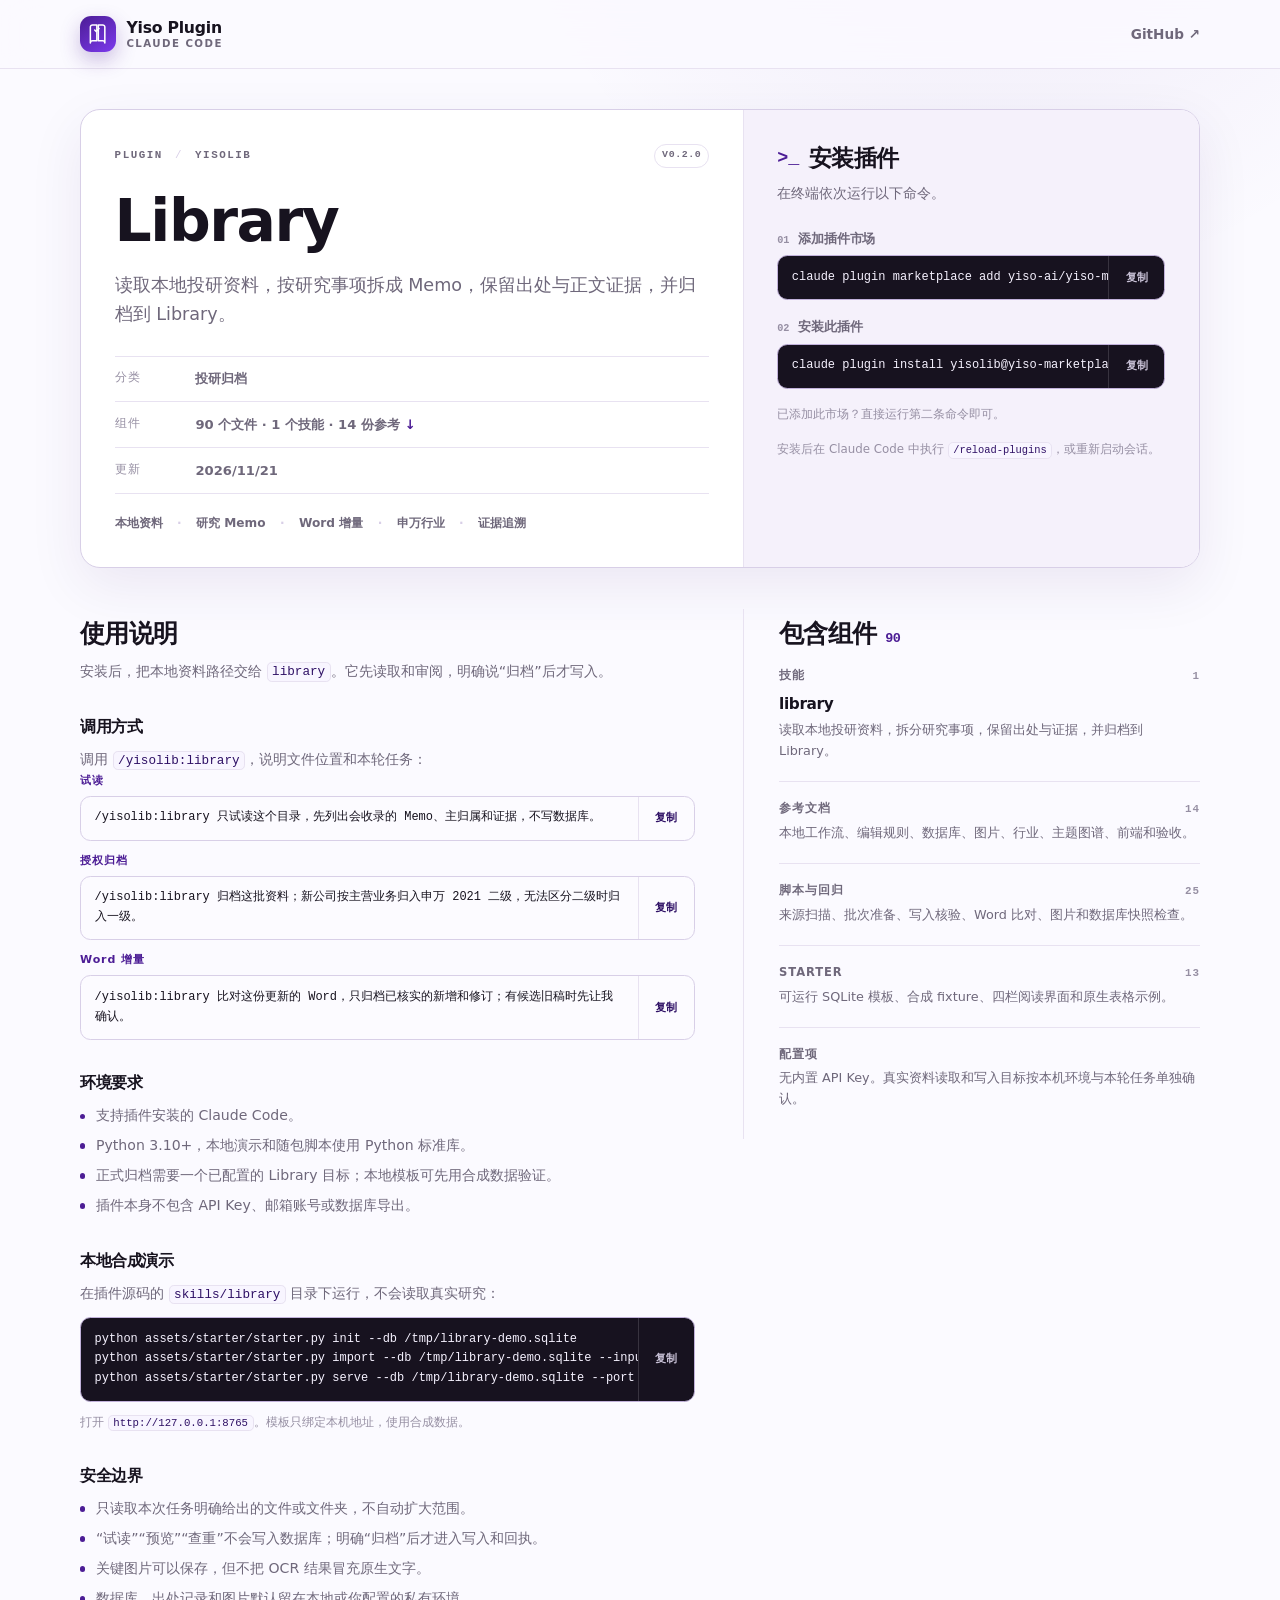
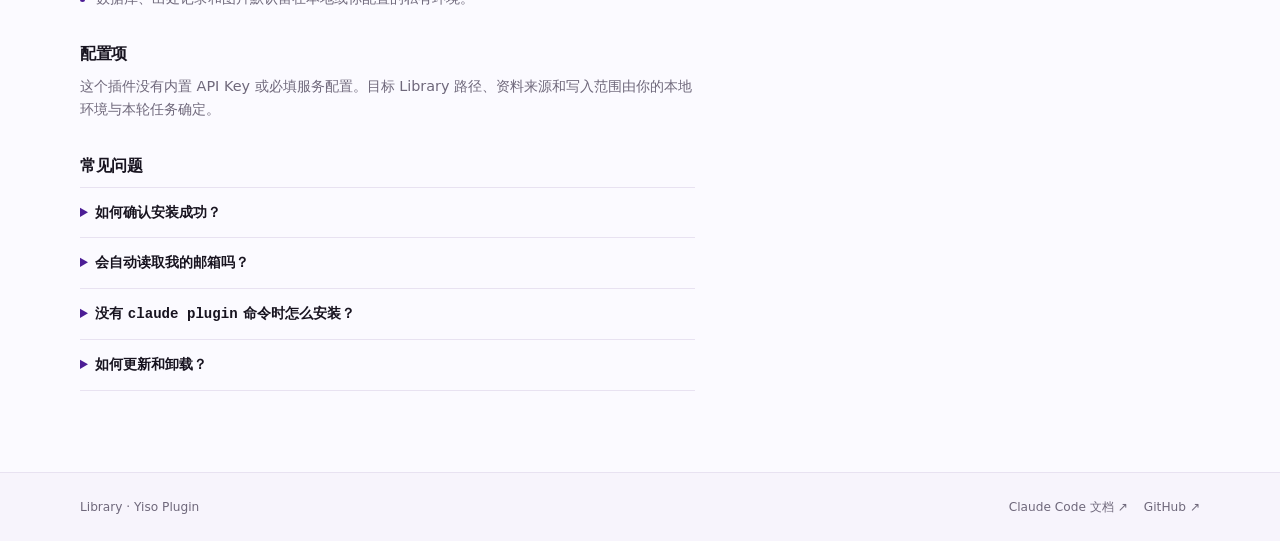
==== docs/index.html @ c587ec22 "Add yisolib Claude Code plugin and marketplace" ====
<!doctype html>
<html lang="zh-CN">
  <head>
    <meta charset="UTF-8" />
    <meta name="viewport" content="width=device-width, initial-scale=1.0" />
    <meta
      name="description"
      content="Library 是一个 Claude Code 插件：读取本地投研资料，拆分研究事项，保留出处与证据，并归档到 Library。"
    />
    <title>Library · Claude Code 插件安装</title>
    <link rel="stylesheet" href="./style.css" />
  </head>
  <body>
    <a class="skip-link" href="#main">跳到主要内容</a>

    <header class="site-header">
      <div class="container header-inner">
        <a class="brand" href="./" aria-label="Yiso Plugin 首页">
          <span class="brand-mark" aria-hidden="true">
            <svg viewBox="0 0 24 24" fill="none">
              <path d="M4.5 5.25A2.25 2.25 0 0 1 6.75 3h4.5v16.5h-4.5a2.25 2.25 0 0 0-2.25 2.25V5.25Z" stroke="currentColor" stroke-width="1.6" stroke-linejoin="round" />
              <path d="M19.5 5.25A2.25 2.25 0 0 0 17.25 3h-4.5v16.5h4.5a2.25 2.25 0 0 1 2.25 2.25V5.25Z" stroke="currentColor" stroke-width="1.6" stroke-linejoin="round" />
              <path d="m9 8.25 1.5 1.5 3-3" stroke="currentColor" stroke-width="1.5" stroke-linecap="round" stroke-linejoin="round" />
            </svg>
          </span>
          <span class="brand-text">
            <strong>Yiso Plugin</strong>
            <small>Claude Code</small>
          </span>
        </a>
        <nav aria-label="站点导航">
          <a class="header-link" data-repo-link href="https://github.com/yiso-ai/yiso-marketplace" target="_blank" rel="noopener noreferrer">GitHub ↗</a>
        </nav>
      </div>
    </header>

    <main id="main" class="container plugin-page">
      <section class="plugin-hero" aria-label="插件概览与安装">
        <div class="plugin-identity">
          <p class="plugin-meta">
            <span>PLUGIN <b>/</b> YISOLIB</span>
            <span class="version">v0.2.0</span>
          </p>
          <h1>Library</h1>
          <p class="plugin-summary">
            读取本地投研资料，按研究事项拆成 Memo，保留出处与正文证据，并归档到 Library。
          </p>
          <dl class="plugin-spec">
            <div>
              <dt>分类</dt>
              <dd>投研归档</dd>
            </div>
            <div>
              <dt>组件</dt>
              <dd><a href="#components-heading">90 个文件 · 1 个技能 · 14 份参考 <span>↓</span></a></dd>
            </div>
            <div>
              <dt>更新</dt>
              <dd><time datetime="2026-11-21">2026/11/21</time></dd>
            </div>
          </dl>

          <ul class="keyword-list" aria-label="插件关键词">
            <li>本地资料</li>
            <li>研究 Memo</li>
            <li>Word 增量</li>
            <li>申万行业</li>
            <li>证据追溯</li>
          </ul>
        </div>

        <aside class="plugin-install" aria-labelledby="install-heading">
          <div class="section-title">
            <span class="terminal-icon" aria-hidden="true">&gt;_</span>
            <h2 id="install-heading">安装插件</h2>
          </div>
          <p class="install-note">在终端依次运行以下命令。</p>

          <ol class="install-steps">
            <li>
              <h3><span>01</span>添加插件市场</h3>
              <div class="command">
                <code data-command="install-market">claude plugin marketplace add yiso-ai/yiso-marketplace</code>
                <button type="button" class="copy-button" data-copy aria-label="复制添加插件市场命令">复制</button>
              </div>
            </li>
            <li>
              <h3><span>02</span>安装此插件</h3>
              <div class="command">
                <code data-command="install-plugin">claude plugin install yisolib@yiso-marketplace</code>
                <button type="button" class="copy-button" data-copy aria-label="复制安装插件命令">复制</button>
              </div>
            </li>
          </ol>

          <p class="install-hint">已添加此市场？直接运行第二条命令即可。</p>
          <p class="install-hint">安装后在 Claude Code 中执行 <code>/reload-plugins</code>，或重新启动会话。</p>
        </aside>
      </section>

      <div class="plugin-body">
        <div class="plugin-reading">
          <section class="doc-section" id="usage" aria-labelledby="readme-heading">
            <h2 id="readme-heading">使用说明</h2>
            <p class="readme-lead">
              安装后，把本地资料路径交给 <code>library</code>。它先读取和审阅，明确说“归档”后才写入。
            </p>

            <h3>调用方式</h3>
            <p>调用 <code>/yisolib:library</code>，说明文件位置和本轮任务：</p>

            <div class="example-block">
              <span>试读</span>
              <div class="command command-light">
                <code data-command="prompt-draft">/yisolib:library 只试读这个目录，先列出会收录的 Memo、主归属和证据，不写数据库。</code>
                <button type="button" class="copy-button" data-copy>复制</button>
              </div>
            </div>

            <div class="example-block">
              <span>授权归档</span>
              <div class="command command-light">
                <code data-command="prompt-archive">/yisolib:library 归档这批资料；新公司按主营业务归入申万 2021 二级，无法区分二级时归入一级。</code>
                <button type="button" class="copy-button" data-copy>复制</button>
              </div>
            </div>

            <div class="example-block">
              <span>Word 增量</span>
              <div class="command command-light">
                <code data-command="prompt-word">/yisolib:library 比对这份更新的 Word，只归档已核实的新增和修订；有候选旧稿时先让我确认。</code>
                <button type="button" class="copy-button" data-copy>复制</button>
              </div>
            </div>

            <h3>环境要求</h3>
            <ul class="plain-list">
              <li>支持插件安装的 Claude Code。</li>
              <li>Python 3.10+，本地演示和随包脚本使用 Python 标准库。</li>
              <li>正式归档需要一个已配置的 Library 目标；本地模板可先用合成数据验证。</li>
              <li>插件本身不包含 API Key、邮箱账号或数据库导出。</li>
            </ul>

            <h3>本地合成演示</h3>
            <p>在插件源码的 <code>skills/library</code> 目录下运行，不会读取真实研究：</p>
            <div class="command command-block">
              <code data-command="demo">python assets/starter/starter.py init --db /tmp/library-demo.sqlite
python assets/starter/starter.py import --db /tmp/library-demo.sqlite --input assets/starter/fixture.json
python assets/starter/starter.py serve --db /tmp/library-demo.sqlite --port 8765</code>
              <button type="button" class="copy-button" data-copy>复制</button>
            </div>
            <p class="small-note">打开 <code>http://127.0.0.1:8765</code>。模板只绑定本机地址，使用合成数据。</p>

            <h3>安全边界</h3>
            <ul class="plain-list">
              <li>只读取本次任务明确给出的文件或文件夹，不自动扩大范围。</li>
              <li>“试读”“预览”“查重”不会写入数据库；明确“归档”后才进入写入和回执。</li>
              <li>关键图片可以保存，但不把 OCR 结果冒充原生文字。</li>
              <li>数据库、出处记录和图片默认留在本地或你配置的私有环境。</li>
            </ul>

            <h3>配置项</h3>
            <p>这个插件没有内置 API Key 或必填服务配置。目标 Library 路径、资料来源和写入范围由你的本地环境与本轮任务确定。</p>

            <h3>常见问题</h3>
            <div class="faq-list">
              <details>
                <summary>如何确认安装成功？</summary>
                <p>启动 <code>claude</code>，输入 <code>/yisolib:library 试读我指定的目录</code>。能进入读取和审阅流程即表示加载成功。</p>
              </details>
              <details>
                <summary>会自动读取我的邮箱吗？</summary>
                <p>不会。Library 只处理你给出的本地路径。邮箱或云端来源需要由你的原生连接器单独读取，再作为明确输入交给 Library。</p>
              </details>
              <details>
                <summary>没有 <code>claude plugin</code> 命令时怎么安装？</summary>
                <p>可以下载仓库，只复制其中的 <code>skills/library</code>。此方式下直接调用 <code>/library</code>。</p>
                <div class="command command-light">
                  <code data-command="install-tarball">tmp="$(mktemp -d)"
curl -fsSL https://github.com/yiso-ai/yiso-marketplace/archive/refs/heads/main.tar.gz | tar -xz -C "$tmp" --strip-components=1
mkdir -p ~/.claude/skills
cp -R "$tmp/skills/library" ~/.claude/skills/</code>
                  <button type="button" class="copy-button" data-copy>复制</button>
                </div>
              </details>
              <details>
                <summary>如何更新和卸载？</summary>
                <div class="command command-light">
                  <code data-command="update">claude plugin marketplace update
claude plugin update yisolib</code>
                  <button type="button" class="copy-button" data-copy>复制</button>
                </div>
                <div class="command command-light">
                  <code data-command="uninstall">claude plugin uninstall yisolib</code>
                  <button type="button" class="copy-button" data-copy>复制</button>
                </div>
              </details>
            </div>
          </section>
        </div>

        <aside class="plugin-components" aria-labelledby="components-heading">
          <h2 id="components-heading">包含组件 <span>90</span></h2>

          <section class="component-group">
            <h3>技能 <span>1</span></h3>
            <article class="component-item">
              <h4>library</h4>
              <p>读取本地投研资料，拆分研究事项，保留出处与证据，并归档到 Library。</p>
            </article>
          </section>

          <section class="component-group">
            <h3>参考文档 <span>14</span></h3>
            <p>本地工作流、编辑规则、数据库、图片、行业、主题图谱、前端和验收。</p>
          </section>

          <section class="component-group">
            <h3>脚本与回归 <span>25</span></h3>
            <p>来源扫描、批次准备、写入核验、Word 比对、图片和数据库快照检查。</p>
          </section>

          <section class="component-group">
            <h3>Starter <span>13</span></h3>
            <p>可运行 SQLite 模板、合成 fixture、四栏阅读界面和原生表格示例。</p>
          </section>

          <section class="component-group">
            <h3>配置项</h3>
            <p>无内置 API Key。真实资料读取和写入目标按本机环境与本轮任务单独确认。</p>
          </section>
        </aside>
      </div>
    </main>

    <footer class="site-footer">
      <div class="container footer-inner">
        <span>Library · Yiso Plugin</span>
        <div class="footer-links">
          <a href="https://code.claude.com/docs/en/quickstart" target="_blank" rel="noopener noreferrer">Claude Code 文档 ↗</a>
          <a data-repo-link href="https://github.com/yiso-ai/yiso-marketplace" target="_blank" rel="noopener noreferrer">GitHub ↗</a>
        </div>
      </div>
    </footer>

    <div id="toast" class="toast" role="status" aria-live="polite" aria-atomic="true"></div>
    <script src="./app.js" defer></script>
  </body>
</html>
---- docs/style.css ----
:root {
  color-scheme: light dark;
  --bg: #fbfaff;
  --bg-soft: #f5f1fb;
  --surface: #ffffff;
  --surface-raised: #fcfbff;
  --text: #17131f;
  --muted: #6f687b;
  --dim: #968fa3;
  --line: #e8e2f1;
  --line-strong: #d8cfe7;
  --accent: #4c1d95;
  --accent-strong: #2e1065;
  --accent-bright: #7c3aed;
  --accent-soft: #f0e9ff;
  --accent-faint: #f8f5ff;
  --code-bg: #17121f;
  --code-text: #f6f2ff;
  --shadow: 0 18px 54px rgba(46, 16, 101, 0.08);
  --shadow-soft: 0 10px 30px rgba(46, 16, 101, 0.05);
  --radius-lg: 20px;
  --radius-md: 14px;
  --radius-sm: 10px;
  --container: 1120px;
  --mono: ui-monospace, SFMono-Regular, Menlo, Monaco, Consolas, "Liberation Mono", monospace;
}

@media (prefers-color-scheme: dark) {
  :root {
    --bg: #0c0a10;
    --bg-soft: #141119;
    --surface: #17141d;
    --surface-raised: #1c1823;
    --text: #f5f2f8;
    --muted: #aaa3b6;
    --dim: #7d7588;
    --line: #2d2736;
    --line-strong: #41384d;
    --accent: #a78bfa;
    --accent-strong: #ded2ff;
    --accent-bright: #c4b5fd;
    --accent-soft: #2b2240;
    --accent-faint: #201a2c;
    --code-bg: #110e16;
    --code-text: #f6f2ff;
    --shadow: 0 18px 54px rgba(0, 0, 0, 0.35);
    --shadow-soft: 0 10px 30px rgba(0, 0, 0, 0.2);
  }
}

* {
  box-sizing: border-box;
}

html {
  scroll-behavior: smooth;
}

body {
  margin: 0;
  background:
    radial-gradient(circle at 78% -10%, color-mix(in srgb, var(--accent) 8%, transparent), transparent 32rem),
    var(--bg);
  color: var(--text);
  font-family: ui-sans-serif, system-ui, -apple-system, BlinkMacSystemFont, "Segoe UI", "PingFang SC", "Microsoft YaHei", sans-serif;
  line-height: 1.65;
  -webkit-font-smoothing: antialiased;
}

a {
  color: var(--accent-strong);
  text-decoration-thickness: 1px;
  text-underline-offset: 0.18em;
}

code,
pre {
  font-family: var(--mono);
}

.container {
  width: min(calc(100% - 2rem), var(--container));
  margin-inline: auto;
}

.skip-link {
  position: absolute;
  top: -4rem;
  left: 1rem;
  z-index: 50;
  padding: 0.6rem 0.9rem;
  border-radius: 0.5rem;
  background: var(--text);
  color: var(--bg);
}

.skip-link:focus {
  top: 1rem;
}

.site-header {
  position: sticky;
  top: 0;
  z-index: 20;
  border-bottom: 1px solid var(--line);
  background: color-mix(in srgb, var(--bg) 86%, transparent);
  backdrop-filter: blur(18px);
}

.header-inner {
  display: flex;
  align-items: center;
  justify-content: space-between;
  min-height: 4.25rem;
  gap: 1rem;
}

.brand {
  display: inline-flex;
  align-items: center;
  gap: 0.65rem;
  color: var(--text);
  text-decoration: none;
}

.brand-mark {
  display: grid;
  width: 2.25rem;
  height: 2.25rem;
  place-items: center;
  border-radius: 0.7rem;
  background: linear-gradient(145deg, var(--accent), var(--accent-bright));
  color: #fff;
  box-shadow: 0 8px 20px color-mix(in srgb, var(--accent) 28%, transparent);
}

.brand-mark svg {
  width: 1.45rem;
  height: 1.45rem;
}

.brand-text {
  display: grid;
  line-height: 1.12;
}

.brand-text strong {
  font-size: 0.98rem;
  letter-spacing: -0.015em;
}

.brand-text small {
  margin-top: 0.12rem;
  color: var(--muted);
  font-size: 0.64rem;
  font-weight: 700;
  letter-spacing: 0.14em;
  text-transform: uppercase;
}

.header-link {
  color: var(--muted);
  font-size: 0.85rem;
  font-weight: 650;
  text-decoration: none;
}

.header-link:hover {
  color: var(--accent);
}

.plugin-page {
  padding-block: 2.5rem 4.5rem;
}

.plugin-hero {
  display: grid;
  grid-template-columns: minmax(0, 1.45fr) minmax(22rem, 1fr);
  overflow: hidden;
  border: 1px solid var(--line-strong);
  border-radius: var(--radius-lg);
  background: var(--surface);
  box-shadow: var(--shadow);
}

.plugin-identity {
  min-width: 0;
  padding: 2.1rem;
}

.plugin-meta {
  display: flex;
  align-items: center;
  justify-content: space-between;
  gap: 1rem;
  margin: 0 0 1.15rem;
  color: var(--muted);
  font-family: var(--mono);
  font-size: 0.68rem;
  font-weight: 750;
  letter-spacing: 0.14em;
  text-transform: uppercase;
}

.plugin-meta b {
  margin-inline: 0.25rem;
  color: var(--line-strong);
  font-weight: 400;
}

.version {
  padding: 0.18rem 0.42rem;
  border: 1px solid var(--line);
  border-radius: 999px;
  color: var(--muted);
  font-size: 0.62rem;
  letter-spacing: 0.06em;
}

h1,
h2,
h3,
h4 {
  margin: 0;
  line-height: 1.2;
  letter-spacing: -0.025em;
}

h1 {
  font-size: clamp(2.35rem, 4.8vw, 3.65rem);
  font-weight: 830;
}

.plugin-summary {
  max-width: 42rem;
  margin: 0.95rem 0 0;
  color: var(--muted);
  font-size: clamp(0.98rem, 1.5vw, 1.1rem);
}

.plugin-spec {
  margin: 1.65rem 0 0;
  border-top: 1px solid var(--line);
}

.plugin-spec > div {
  display: grid;
  grid-template-columns: 4.25rem minmax(0, 1fr);
  gap: 0.8rem;
  padding: 0.72rem 0;
  border-bottom: 1px solid var(--line);
}

.plugin-spec dt {
  color: var(--dim);
  font-size: 0.72rem;
  letter-spacing: 0.08em;
}

.plugin-spec dd {
  margin: 0;
  color: var(--muted);
  font-size: 0.82rem;
  font-weight: 600;
}

.plugin-spec a {
  color: inherit;
  text-decoration: none;
}

.plugin-spec a:hover {
  color: var(--accent);
}

.plugin-spec a span {
  color: var(--accent);
}

.keyword-list {
  display: flex;
  flex-wrap: wrap;
  gap: 0.35rem 0.9rem;
  margin: 1.2rem 0 0;
  padding: 0;
  list-style: none;
}

.keyword-list li {
  color: var(--muted);
  font-size: 0.76rem;
  font-weight: 620;
}

.keyword-list li + li::before {
  margin-right: 0.9rem;
  color: var(--line-strong);
  content: "·";
}

.plugin-install {
  min-width: 0;
  padding: 2.1rem;
  border-left: 1px solid var(--line);
  background: var(--bg-soft);
}

.section-title {
  display: flex;
  align-items: center;
  gap: 0.6rem;
}

.section-title h2 {
  font-size: 1.42rem;
}

.terminal-icon {
  color: var(--accent);
  font-family: var(--mono);
  font-size: 1.15rem;
  font-weight: 800;
}

.install-note {
  margin: 0.5rem 0 0;
  color: var(--muted);
  font-size: 0.85rem;
}

.install-steps {
  display: grid;
  gap: 1.2rem;
  margin: 1.65rem 0 0;
  padding: 0;
  list-style: none;
}

.install-steps h3 {
  display: flex;
  align-items: baseline;
  gap: 0.55rem;
  margin-bottom: 0.55rem;
  color: var(--muted);
  font-size: 0.82rem;
  font-weight: 650;
  letter-spacing: -0.01em;
}

.install-steps h3 span {
  color: var(--dim);
  font-family: var(--mono);
  font-size: 0.64rem;
  font-weight: 800;
}

.command {
  display: grid;
  grid-template-columns: minmax(0, 1fr) auto;
  overflow: hidden;
  border: 1px solid color-mix(in srgb, var(--accent) 25%, var(--line));
  border-radius: 0.65rem;
  background: var(--code-bg);
}

.command code {
  min-width: 0;
  padding: 0.72rem 0.85rem;
  overflow-x: auto;
  color: var(--code-text);
  font-size: 0.75rem;
  line-height: 1.65;
  white-space: pre;
  scrollbar-width: thin;
}

.command-light {
  border-color: var(--line-strong);
  background: var(--surface-raised);
}

.command-light code {
  color: var(--text);
}

.copy-button {
  min-width: 3.5rem;
  padding: 0 0.62rem;
  border: 0;
  border-left: 1px solid rgba(255, 255, 255, 0.14);
  background: transparent;
  color: #c9c2d7;
  font: inherit;
  font-size: 0.67rem;
  font-weight: 700;
  cursor: pointer;
}

.copy-button:hover {
  background: rgba(255, 255, 255, 0.08);
  color: #fff;
}

.command-light .copy-button {
  border-left-color: var(--line);
  color: var(--accent-strong);
}

.command-light .copy-button:hover {
  background: var(--accent-soft);
}

.install-hint {
  margin: 1rem 0 0;
  color: var(--dim);
  font-size: 0.74rem;
}

.install-hint code,
.readme-lead code,
.doc-section p code,
.plain-list code,
.small-note code {
  padding: 0.08rem 0.28rem;
  border: 1px solid var(--line);
  border-radius: 0.3rem;
  background: var(--accent-faint);
  color: var(--accent-strong);
  font-size: 0.88em;
}

.plugin-body {
  display: grid;
  grid-template-columns: minmax(0, 1.45fr) minmax(22rem, 1fr);
  align-items: start;
  margin-top: 2.6rem;
}

.plugin-reading {
  min-width: 0;
  padding: 0.6rem 3rem 0.6rem 0;
}

.doc-section h2,
.plugin-components > h2 {
  font-size: 1.58rem;
}

.readme-lead {
  max-width: 43rem;
  margin: 0.55rem 0 0;
  color: var(--muted);
}

.doc-section h3 {
  margin: 2.1rem 0 0.7rem;
  font-size: 1.03rem;
}

.doc-section > p {
  max-width: 46rem;
  margin: 0.65rem 0 0;
  color: var(--muted);
  font-size: 0.9rem;
}

.example-block + .example-block {
  margin-top: 0.7rem;
}

.example-block > span {
  display: block;
  margin-bottom: 0.35rem;
  color: var(--accent);
  font-size: 0.69rem;
  font-weight: 800;
  letter-spacing: 0.08em;
}

.example-block .command code {
  white-space: pre-wrap;
  overflow-wrap: anywhere;
}

.command-block {
  margin-top: 0.7rem;
}

.command-block code {
  white-space: pre;
}

.small-note {
  margin-top: 0.65rem !important;
  color: var(--dim) !important;
  font-size: 0.76rem !important;
}

.plain-list {
  display: grid;
  gap: 0.42rem;
  max-width: 46rem;
  margin: 0;
  padding: 0;
  list-style: none;
}

.plain-list li {
  position: relative;
  padding-left: 1rem;
  color: var(--muted);
  font-size: 0.88rem;
}

.plain-list li::before {
  position: absolute;
  left: 0;
  top: 0.65em;
  width: 0.34rem;
  height: 0.34rem;
  border-radius: 50%;
  background: var(--accent);
  content: "";
}

.faq-list {
  border-top: 1px solid var(--line);
}

.faq-list details {
  border-bottom: 1px solid var(--line);
}

.faq-list summary {
  padding: 0.82rem 0;
  color: var(--text);
  font-size: 0.88rem;
  font-weight: 650;
  cursor: pointer;
}

.faq-list summary::marker {
  color: var(--accent);
}

.faq-list details > p {
  max-width: 46rem;
  margin: 0 0 0.8rem;
  color: var(--muted);
  font-size: 0.86rem;
}

.faq-list details > .command {
  max-width: 46rem;
  margin-bottom: 0.75rem;
}

.plugin-components {
  min-width: 0;
  padding: 0.6rem 0 0.6rem 2.2rem;
  border-left: 1px solid var(--line);
}

.plugin-components > h2 {
  display: flex;
  align-items: baseline;
  gap: 0.55rem;
}

.plugin-components > h2 span {
  color: var(--accent);
  font-family: var(--mono);
  font-size: 0.84rem;
  font-weight: 800;
}

.component-group {
  padding: 1.25rem 0;
  border-bottom: 1px solid var(--line);
}

.component-group:last-child {
  border-bottom: 0;
}

.component-group h3 {
  display: flex;
  align-items: baseline;
  justify-content: space-between;
  gap: 0.8rem;
  color: var(--muted);
  font-size: 0.72rem;
  font-weight: 800;
  letter-spacing: 0.08em;
  text-transform: uppercase;
}

.component-group h3 span {
  color: var(--dim);
  font-family: var(--mono);
  font-size: 0.68rem;
}

.component-item {
  margin-top: 0.75rem;
}

.component-item h4 {
  font-size: 0.96rem;
}

.component-item p,
.component-group > p {
  margin: 0.35rem 0 0;
  color: var(--muted);
  font-size: 0.8rem;
}

.site-footer {
  border-top: 1px solid var(--line);
  background: color-mix(in srgb, var(--bg-soft) 60%, transparent);
  padding-block: 1.5rem;
  color: var(--muted);
  font-size: 0.76rem;
}

.footer-inner {
  display: flex;
  align-items: center;
  justify-content: space-between;
  gap: 1rem;
}

.footer-links {
  display: flex;
  flex-wrap: wrap;
  gap: 1rem;
}

.footer-links a {
  color: var(--muted);
  text-decoration: none;
}

.footer-links a:hover {
  color: var(--accent);
}

.toast {
  position: fixed;
  right: 1rem;
  bottom: 1rem;
  z-index: 60;
  max-width: min(22rem, calc(100% - 2rem));
  padding: 0.62rem 0.85rem;
  border: 1px solid color-mix(in srgb, var(--accent) 30%, var(--line));
  border-radius: 0.6rem;
  background: var(--text);
  color: var(--bg);
  font-size: 0.78rem;
  font-weight: 650;
  opacity: 0;
  pointer-events: none;
  transform: translateY(0.45rem);
  transition: opacity 160ms ease, transform 160ms ease;
}

.toast.is-visible {
  opacity: 1;
  transform: translateY(0);
}

button:focus-visible,
a:focus-visible,
summary:focus-visible {
  outline: 3px solid color-mix(in srgb, var(--accent) 50%, transparent);
  outline-offset: 3px;
}

@media (max-width: 900px) {
  .plugin-hero,
  .plugin-body {
    grid-template-columns: 1fr;
  }

  .plugin-install {
    border-top: 1px solid var(--line);
    border-left: 0;
  }

  .plugin-reading {
    padding-right: 0;
  }

  .plugin-components {
    margin-top: 2rem;
    padding-left: 0;
    border-top: 1px solid var(--line);
    border-left: 0;
  }
}

@media (max-width: 620px) {
  .plugin-page {
    padding-block: 1.2rem 3.2rem;
  }

  .plugin-identity,
  .plugin-install {
    padding: 1.25rem;
  }

  .plugin-meta {
    align-items: flex-start;
  }

  .plugin-summary {
    font-size: 0.95rem;
  }

  .plugin-spec > div {
    grid-template-columns: 3.8rem minmax(0, 1fr);
  }

  .command code {
    font-size: 0.7rem;
  }

  .plugin-reading {
    padding-top: 0;
  }

  .plugin-components {
    padding-top: 1.4rem;
  }

  .footer-inner {
    align-items: flex-start;
    flex-direction: column;
  }
}

@media (prefers-reduced-motion: reduce) {
  html {
    scroll-behavior: auto;
  }

  *,
  *::before,
  *::after {
    transition-duration: 0.01ms !important;
  }
}
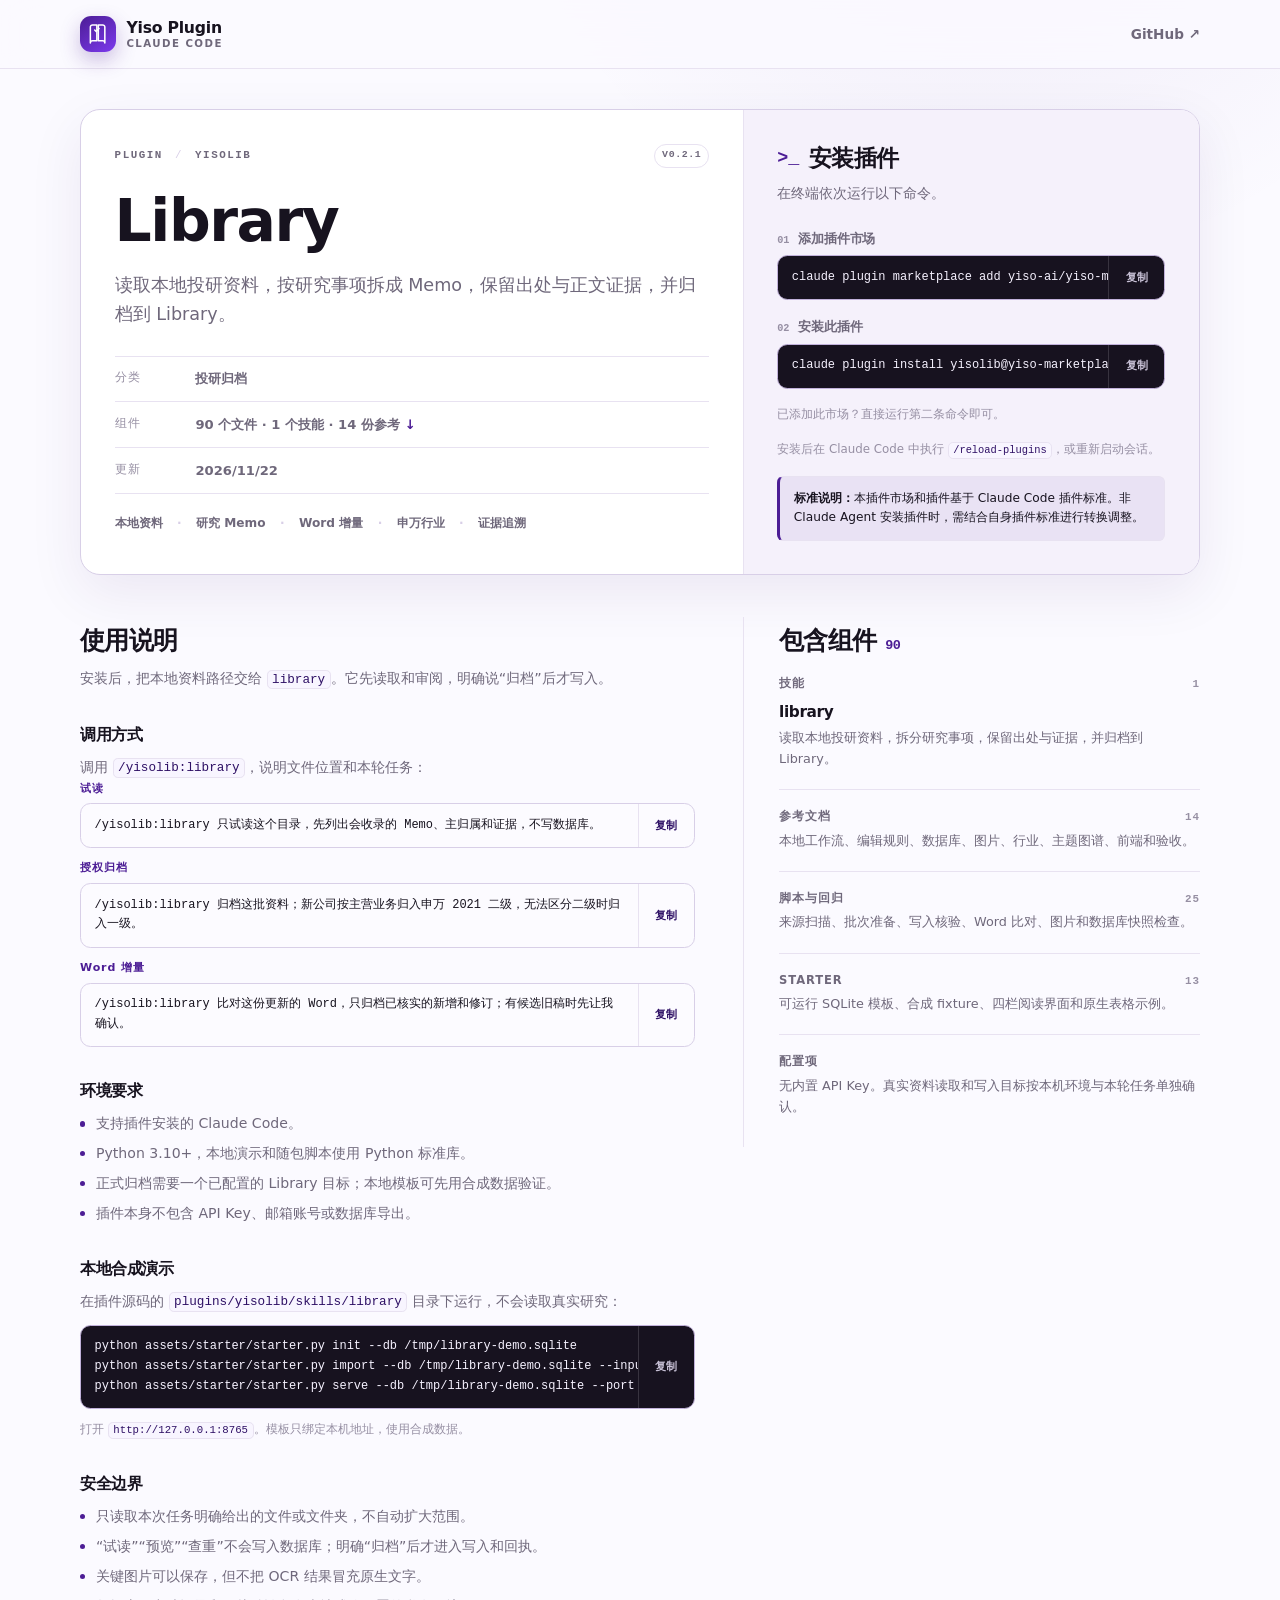
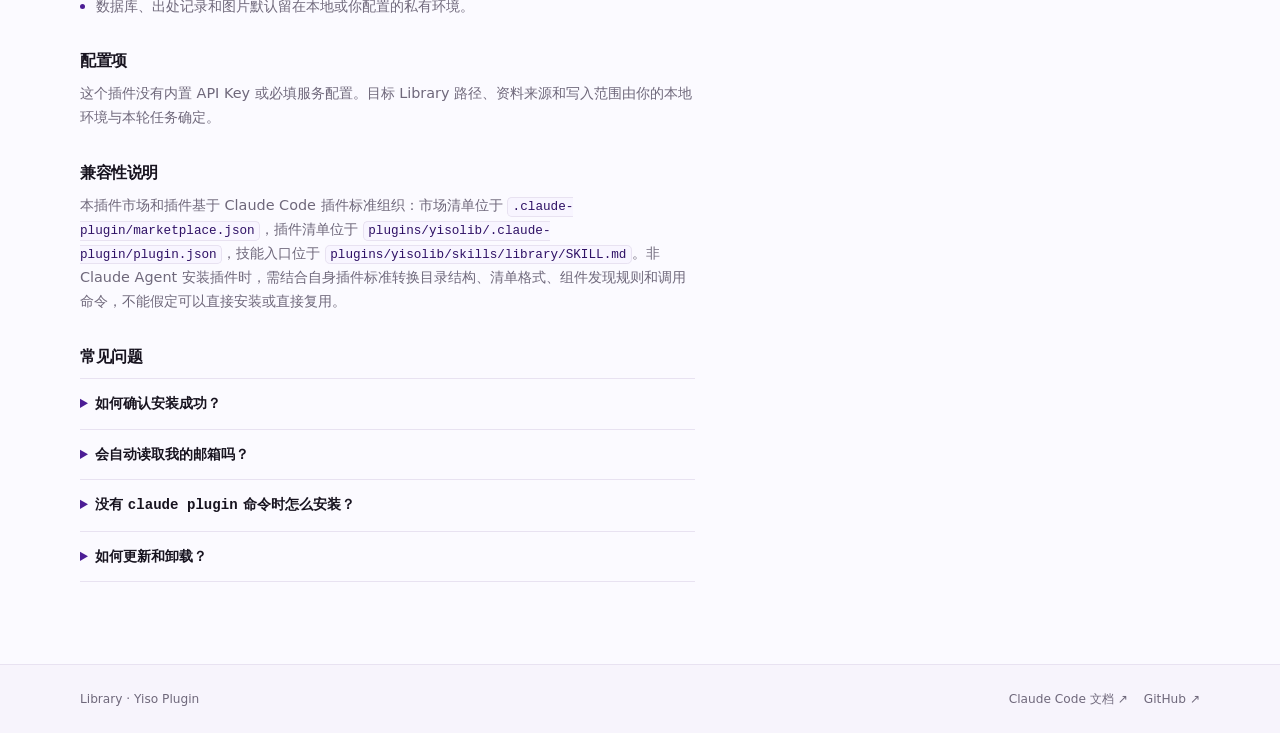
==== commit ebb969fd: "refactor: adopt Claude plugin marketplace layout Move yisolib under plugins/, point the marketplace " ====
--- a/docs/index.html
+++ b/docs/index.html
@@ -5,9 +5,14 @@
     <meta name="viewport" content="width=device-width, initial-scale=1.0" />
     <meta
       name="description"
-      content="Library 是一个 Claude Code 插件：读取本地投研资料，拆分研究事项，保留出处与证据，并归档到 Library。"
+      content="Library 是一个按 Claude Code 插件标准打包的插件：读取本地投研资料，拆分研究事项，保留出处与证据，并归档到 Library。非 Claude Agent 安装时需按自身插件标准转换调整。"
+    />
+    <meta
+      name="plugin-standard"
+      content="Claude Code plugin standard; non-Claude agents must adapt directory layout, manifests, and invocation"
     />
     <title>Library · Claude Code 插件安装</title>
+    <link rel="canonical" href="https://yiso.asia/" />
     <link rel="stylesheet" href="./style.css" />
   </head>
   <body>
@@ -39,7 +44,7 @@
         <div class="plugin-identity">
           <p class="plugin-meta">
             <span>PLUGIN <b>/</b> YISOLIB</span>
-            <span class="version">v0.2.0</span>
+            <span class="version">v0.2.1</span>
           </p>
           <h1>Library</h1>
           <p class="plugin-summary">
@@ -56,7 +61,7 @@
             </div>
             <div>
               <dt>更新</dt>
-              <dd><time datetime="2026-11-21">2026/11/21</time></dd>
+              <dd><time datetime="2026-11-22">2026/11/22</time></dd>
             </div>
           </dl>
 
@@ -95,6 +100,7 @@
 
           <p class="install-hint">已添加此市场？直接运行第二条命令即可。</p>
           <p class="install-hint">安装后在 Claude Code 中执行 <code>/reload-plugins</code>，或重新启动会话。</p>
+          <p class="install-note compat-note"><strong>标准说明：</strong>本插件市场和插件基于 Claude Code 插件标准。非 Claude Agent 安装插件时，需结合自身插件标准进行转换调整。</p>
         </aside>
       </section>
 
@@ -142,7 +148,7 @@
             </ul>
 
             <h3>本地合成演示</h3>
-            <p>在插件源码的 <code>skills/library</code> 目录下运行，不会读取真实研究：</p>
+            <p>在插件源码的 <code>plugins/yisolib/skills/library</code> 目录下运行，不会读取真实研究：</p>
             <div class="command command-block">
               <code data-command="demo">python assets/starter/starter.py init --db /tmp/library-demo.sqlite
 python assets/starter/starter.py import --db /tmp/library-demo.sqlite --input assets/starter/fixture.json
@@ -162,6 +168,9 @@
             <h3>配置项</h3>
             <p>这个插件没有内置 API Key 或必填服务配置。目标 Library 路径、资料来源和写入范围由你的本地环境与本轮任务确定。</p>
 
+            <h3>兼容性说明</h3>
+            <p>本插件市场和插件基于 Claude Code 插件标准组织：市场清单位于 <code>.claude-plugin/marketplace.json</code>，插件清单位于 <code>plugins/yisolib/.claude-plugin/plugin.json</code>，技能入口位于 <code>plugins/yisolib/skills/library/SKILL.md</code>。非 Claude Agent 安装插件时，需结合自身插件标准转换目录结构、清单格式、组件发现规则和调用命令，不能假定可以直接安装或直接复用。</p>
+
             <h3>常见问题</h3>
             <div class="faq-list">
               <details>
@@ -174,12 +183,12 @@
               </details>
               <details>
                 <summary>没有 <code>claude plugin</code> 命令时怎么安装？</summary>
-                <p>可以下载仓库，只复制其中的 <code>skills/library</code>。此方式下直接调用 <code>/library</code>。</p>
+                <p>可以下载仓库，只复制其中的 <code>plugins/yisolib/skills/library</code>。此方式下直接调用 <code>/library</code>。</p>
                 <div class="command command-light">
                   <code data-command="install-tarball">tmp="$(mktemp -d)"
 curl -fsSL https://github.com/yiso-ai/yiso-marketplace/archive/refs/heads/main.tar.gz | tar -xz -C "$tmp" --strip-components=1
 mkdir -p ~/.claude/skills
-cp -R "$tmp/skills/library" ~/.claude/skills/</code>
+cp -R "$tmp/plugins/yisolib/skills/library" ~/.claude/skills/</code>
                   <button type="button" class="copy-button" data-copy>复制</button>
                 </div>
               </details>
--- a/docs/style.css
+++ b/docs/style.css
@@ -328,6 +328,18 @@
   font-size: 0.85rem;
 }
 
+.compat-note {
+  margin-top: 1rem;
+  padding: 0.75rem 0.85rem;
+  border: 1px solid var(--line);
+  border-left: 3px solid var(--accent);
+  border-radius: 0.4rem;
+  background: color-mix(in srgb, var(--accent) 7%, transparent);
+  color: var(--text);
+  font-size: 0.76rem;
+  line-height: 1.6;
+}
+
 .install-steps {
   display: grid;
   gap: 1.2rem;
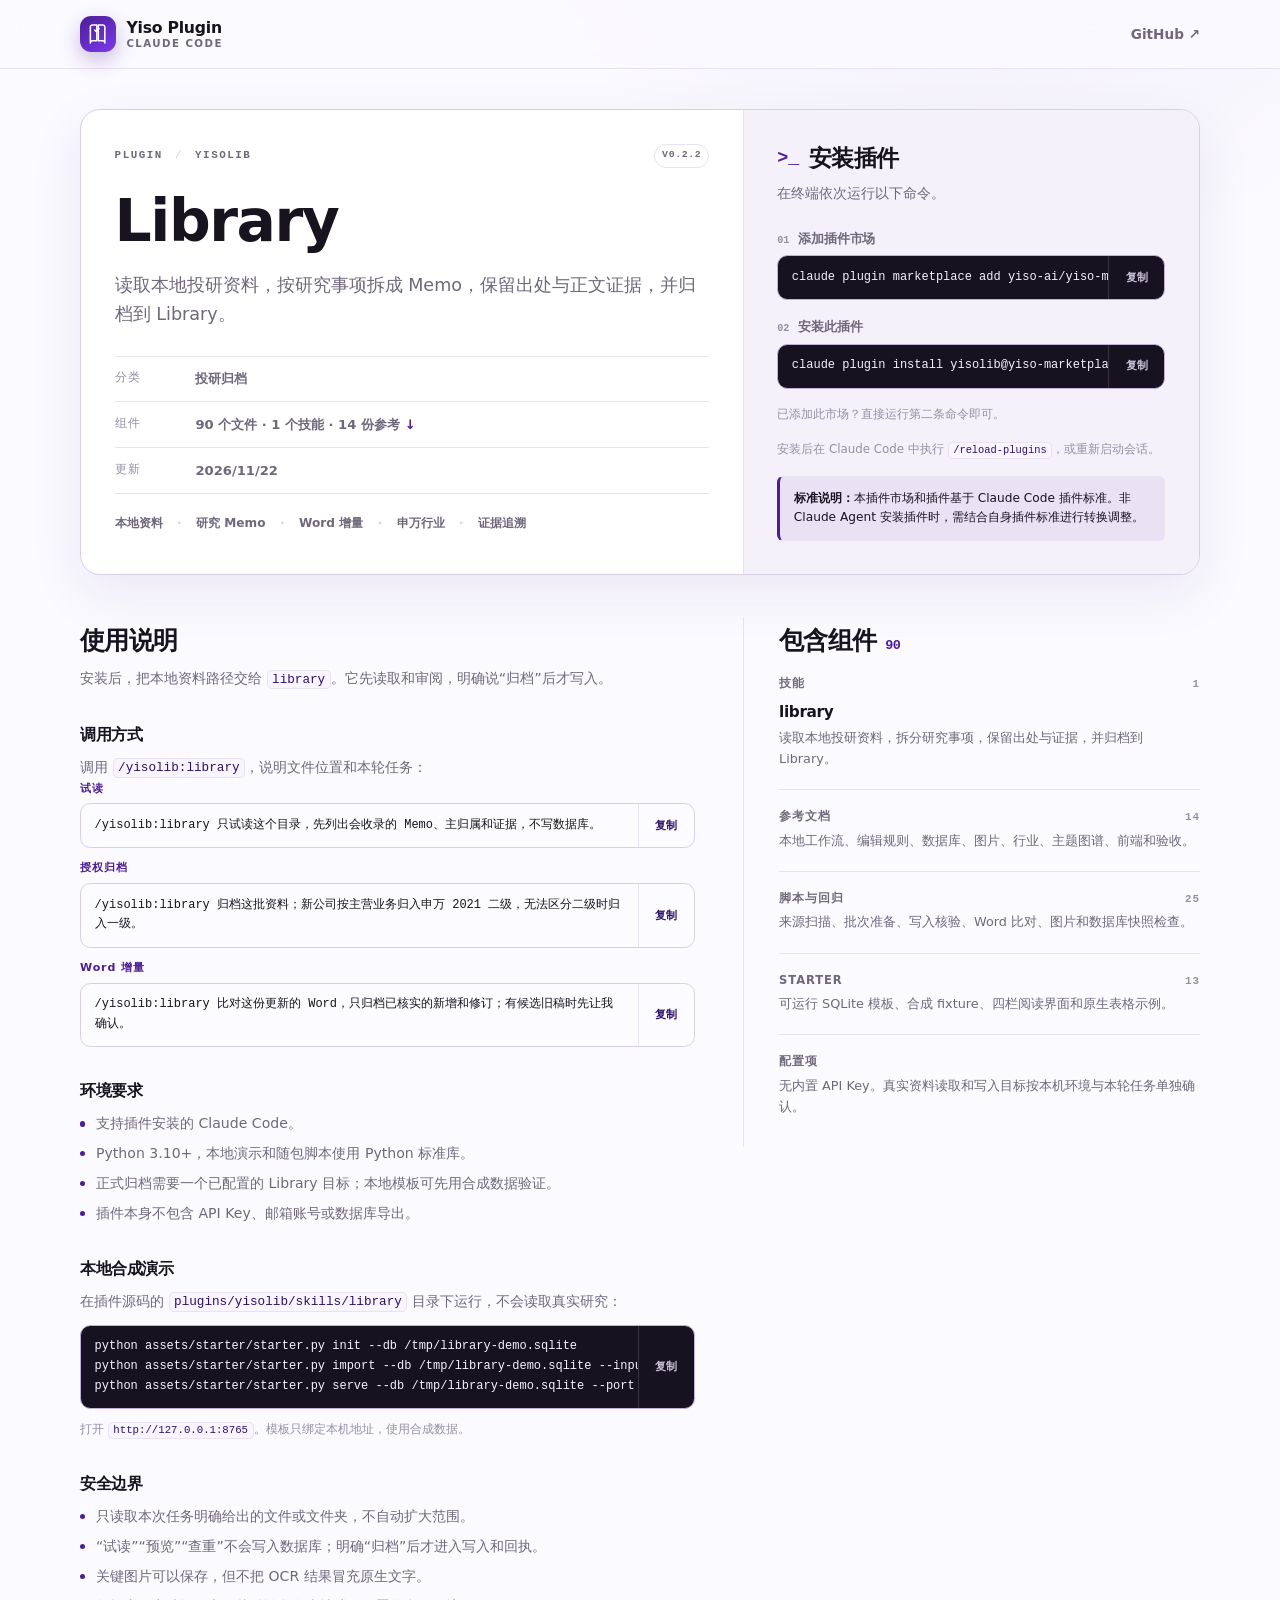
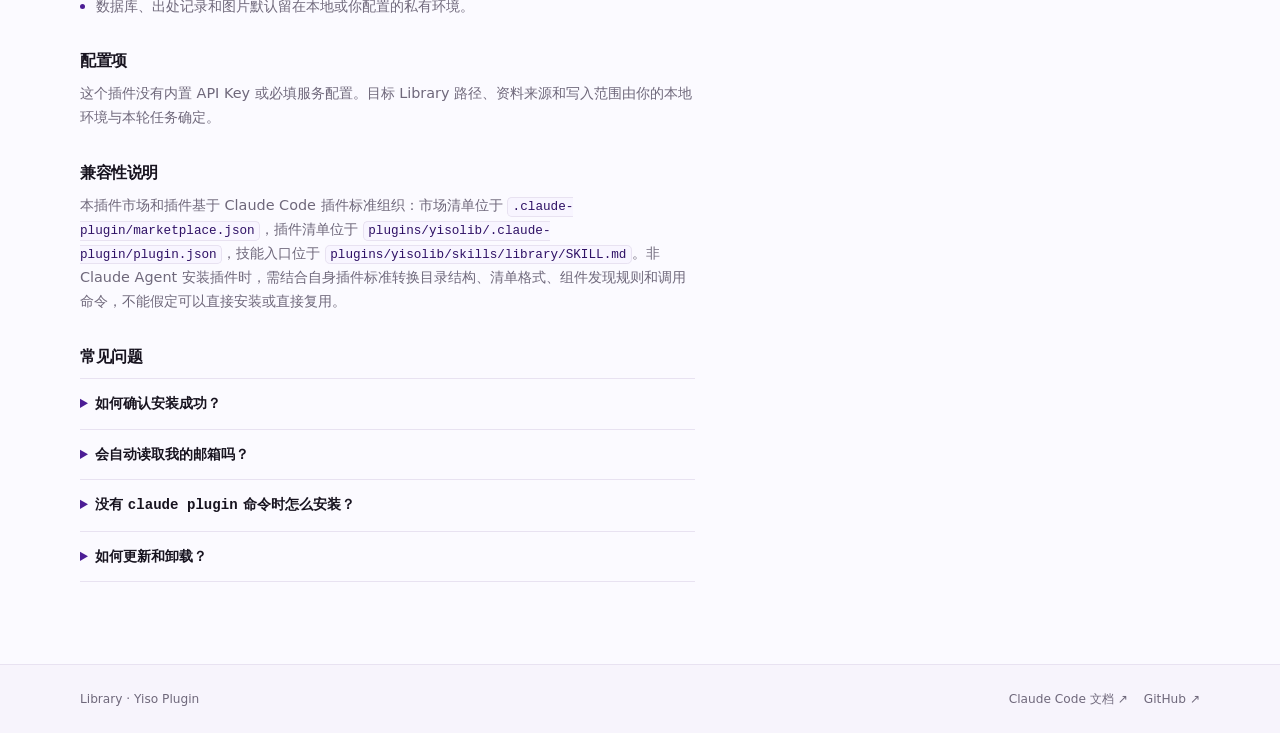
==== commit cbd11607: "refactor: move OpenAI metadata out of skill agents directory Keep openai.yaml as a skill support fil" ====
--- a/docs/index.html
+++ b/docs/index.html
@@ -44,7 +44,7 @@
         <div class="plugin-identity">
           <p class="plugin-meta">
             <span>PLUGIN <b>/</b> YISOLIB</span>
-            <span class="version">v0.2.1</span>
+            <span class="version">v0.2.2</span>
           </p>
           <h1>Library</h1>
           <p class="plugin-summary">
